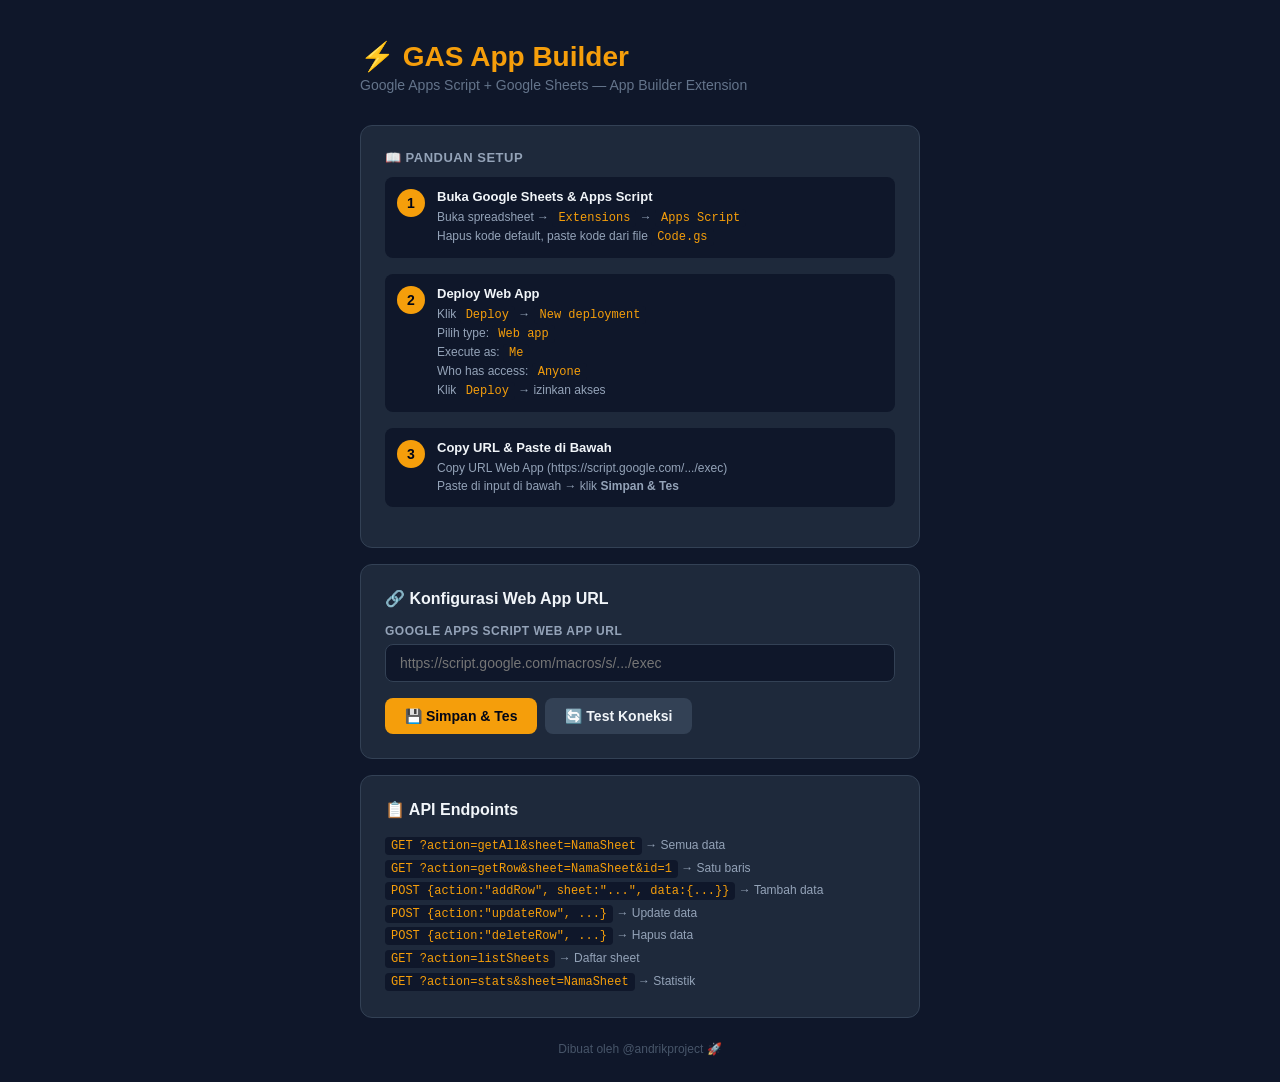
==== extension/options.html @ a620b959 "feat: GAS App Builder - Chrome Extension + Google Apps Script + Google Sheets" ====
<!DOCTYPE html>
<html lang="id">
<head>
  <meta charset="UTF-8">
  <meta name="viewport" content="width=device-width, initial-scale=1.0">
  <title>GAS App Builder - Settings</title>
  <style>
    * { margin: 0; padding: 0; box-sizing: border-box; }
    
    body {
      font-family: -apple-system, BlinkMacSystemFont, 'Segoe UI', Roboto, sans-serif;
      background: #0f172a;
      color: #f1f5f9;
      padding: 40px 20px;
      display: flex;
      justify-content: center;
      min-height: 100vh;
    }

    .container {
      max-width: 560px;
      width: 100%;
    }

    h1 {
      font-size: 28px;
      margin-bottom: 4px;
      color: #f59e0b;
    }

    .subtitle {
      color: #64748b;
      font-size: 14px;
      margin-bottom: 32px;
    }

    .card {
      background: #1e293b;
      border: 1px solid #334155;
      border-radius: 12px;
      padding: 24px;
      margin-bottom: 16px;
    }

    h2 {
      font-size: 16px;
      margin-bottom: 16px;
      color: #f1f5f9;
    }

    label {
      display: block;
      font-size: 12px;
      font-weight: 600;
      color: #94a3b8;
      margin-bottom: 6px;
      text-transform: uppercase;
      letter-spacing: 0.5px;
    }

    input[type="text"], input[type="url"] {
      width: 100%;
      padding: 10px 14px;
      background: #0f172a;
      border: 1px solid #334155;
      border-radius: 8px;
      color: #f1f5f9;
      font-size: 14px;
      outline: none;
      transition: border 0.2s;
      margin-bottom: 12px;
    }

    input:focus {
      border-color: #f59e0b;
    }

    .btn {
      padding: 10px 20px;
      border: none;
      border-radius: 8px;
      font-size: 14px;
      font-weight: 600;
      cursor: pointer;
      transition: all 0.2s;
    }

    .btn-primary {
      background: #f59e0b;
      color: #020617;
    }

    .btn-primary:hover {
      background: #d97706;
    }

    .btn-secondary {
      background: #334155;
      color: #f1f5f9;
    }

    .btn-secondary:hover {
      background: #475569;
    }

    .btn-success {
      background: #22c55e;
      color: #020617;
    }

    .btn-group {
      display: flex;
      gap: 8px;
      margin-top: 4px;
    }

    .status-msg {
      padding: 10px 14px;
      border-radius: 8px;
      font-size: 13px;
      margin-top: 12px;
    }

    .status-msg.success {
      background: rgba(34, 197, 94, 0.1);
      border: 1px solid #22c55e;
      color: #22c55e;
    }

    .status-msg.error {
      background: rgba(239, 68, 68, 0.1);
      border: 1px solid #ef4444;
      color: #ef4444;
    }

    .status-msg.info {
      background: rgba(59, 130, 246, 0.1);
      border: 1px solid #3b82f6;
      color: #3b82f6;
    }

    .status-msg.loading {
      background: rgba(245, 158, 11, 0.1);
      border: 1px solid #f59e0b;
      color: #f59e0b;
    }

    .section-title {
      font-size: 13px;
      font-weight: 600;
      color: #94a3b8;
      margin-bottom: 12px;
      text-transform: uppercase;
      letter-spacing: 0.5px;
    }

    .step {
      display: flex;
      gap: 12px;
      margin-bottom: 16px;
      padding: 12px;
      background: #0f172a;
      border-radius: 8px;
    }

    .step-num {
      width: 28px;
      height: 28px;
      background: #f59e0b;
      color: #020617;
      border-radius: 50%;
      display: flex;
      align-items: center;
      justify-content: center;
      font-weight: 800;
      font-size: 14px;
      flex-shrink: 0;
    }

    .step-content {
      flex: 1;
    }

    .step-title {
      font-weight: 600;
      font-size: 13px;
      margin-bottom: 4px;
    }

    .step-desc {
      font-size: 12px;
      color: #94a3b8;
      line-height: 1.5;
    }

    code {
      background: #0f172a;
      padding: 2px 6px;
      border-radius: 4px;
      font-size: 12px;
      color: #f59e0b;
    }

    .footer-note {
      text-align: center;
      color: #475569;
      font-size: 12px;
      margin-top: 24px;
    }
  </style>
</head>
<body>
  <div class="container">
    <h1>⚡ GAS App Builder</h1>
    <p class="subtitle">Google Apps Script + Google Sheets — App Builder Extension</p>

    <!-- Step by Step Guide -->
    <div class="card">
      <div class="section-title">📖 Panduan Setup</div>
      
      <div class="step">
        <div class="step-num">1</div>
        <div class="step-content">
          <div class="step-title">Buka Google Sheets & Apps Script</div>
          <div class="step-desc">
            Buka spreadsheet → <code>Extensions</code> → <code>Apps Script</code><br>
            Hapus kode default, paste kode dari file <code>Code.gs</code>
          </div>
        </div>
      </div>

      <div class="step">
        <div class="step-num">2</div>
        <div class="step-content">
          <div class="step-title">Deploy Web App</div>
          <div class="step-desc">
            Klik <code>Deploy</code> → <code>New deployment</code><br>
            Pilih type: <code>Web app</code><br>
            Execute as: <code>Me</code><br>
            Who has access: <code>Anyone</code><br>
            Klik <code>Deploy</code> → izinkan akses
          </div>
        </div>
      </div>

      <div class="step">
        <div class="step-num">3</div>
        <div class="step-content">
          <div class="step-title">Copy URL & Paste di Bawah</div>
          <div class="step-desc">
            Copy URL Web App (https://script.google.com/.../exec)<br>
            Paste di input di bawah → klik <strong>Simpan & Tes</strong>
          </div>
        </div>
      </div>
    </div>

    <!-- URL Configuration -->
    <div class="card">
      <h2>🔗 Konfigurasi Web App URL</h2>
      <label>Google Apps Script Web App URL</label>
      <input type="url" id="webAppUrl" placeholder="https://script.google.com/macros/s/.../exec" />
      <div class="btn-group">
        <button class="btn btn-primary" id="btnSave">💾 Simpan & Tes</button>
        <button class="btn btn-secondary" id="btnTest">🔄 Test Koneksi</button>
      </div>
      <div id="statusMessage"></div>
    </div>

    <!-- Info -->
    <div class="card">
      <h2>📋 API Endpoints</h2>
      <div style="font-size:12px;color:#94a3b8;line-height:1.8;">
        <code>GET ?action=getAll&sheet=NamaSheet</code> → Semua data<br>
        <code>GET ?action=getRow&sheet=NamaSheet&id=1</code> → Satu baris<br>
        <code>POST {action:"addRow", sheet:"...", data:{...}}</code> → Tambah data<br>
        <code>POST {action:"updateRow", ...}</code> → Update data<br>
        <code>POST {action:"deleteRow", ...}</code> → Hapus data<br>
        <code>GET ?action=listSheets</code> → Daftar sheet<br>
        <code>GET ?action=stats&sheet=NamaSheet</code> → Statistik
      </div>
    </div>

    <div class="footer-note">
      Dibuat oleh @andrikproject 🚀
    </div>
  </div>

  <script>
    document.addEventListener('DOMContentLoaded', () => {
      const urlInput = document.getElementById('webAppUrl');
      const statusMsg = document.getElementById('statusMessage');
      const btnSave = document.getElementById('btnSave');
      const btnTest = document.getElementById('btnTest');

      // Load saved URL
      chrome.storage.local.get(['gasWebAppUrl'], (data) => {
        if (data.gasWebAppUrl) {
          urlInput.value = data.gasWebAppUrl;
        }
      });

      async function testConnection(url) {
        statusMsg.className = 'status-msg loading';
        statusMsg.textContent = '⏳ Menghubungkan...';

        try {
          const response = await fetch(`${url.replace(/\/+$/, '')}?action=info`, {
            method: 'GET'
          });
          const text = await response.text();
          const data = JSON.parse(text);
          
          statusMsg.className = 'status-msg success';
          statusMsg.textContent = `✅ Terhubung! Spreadsheet: ${data.name || 'Google Sheets'} (${data.sheets?.length || 0} sheet)`;
          return true;
        } catch(err) {
          statusMsg.className = 'status-msg error';
          statusMsg.textContent = `❌ Gagal: ${err.message}. Pastikan Web App sudah di-deploy dengan akses "Anyone".`;
          return false;
        }
      }

      btnSave.addEventListener('click', async () => {
        const url = urlInput.value.trim();
        if (!url || !url.startsWith('https://script.google.com')) {
          statusMsg.className = 'status-msg error';
          statusMsg.textContent = '❌ URL tidak valid. Harus diawali https://script.google.com/...';
          return;
        }

        chrome.storage.local.set({ gasWebAppUrl: url }, async () => {
          await testConnection(url);
        });
      });

      btnTest.addEventListener('click', async () => {
        const url = urlInput.value.trim();
        if (!url) {
          statusMsg.className = 'status-msg error';
          statusMsg.textContent = '❌ Masukkan URL Web App dulu';
          return;
        }
        await testConnection(url);
      });
    });
  </script>
</body>
</html>
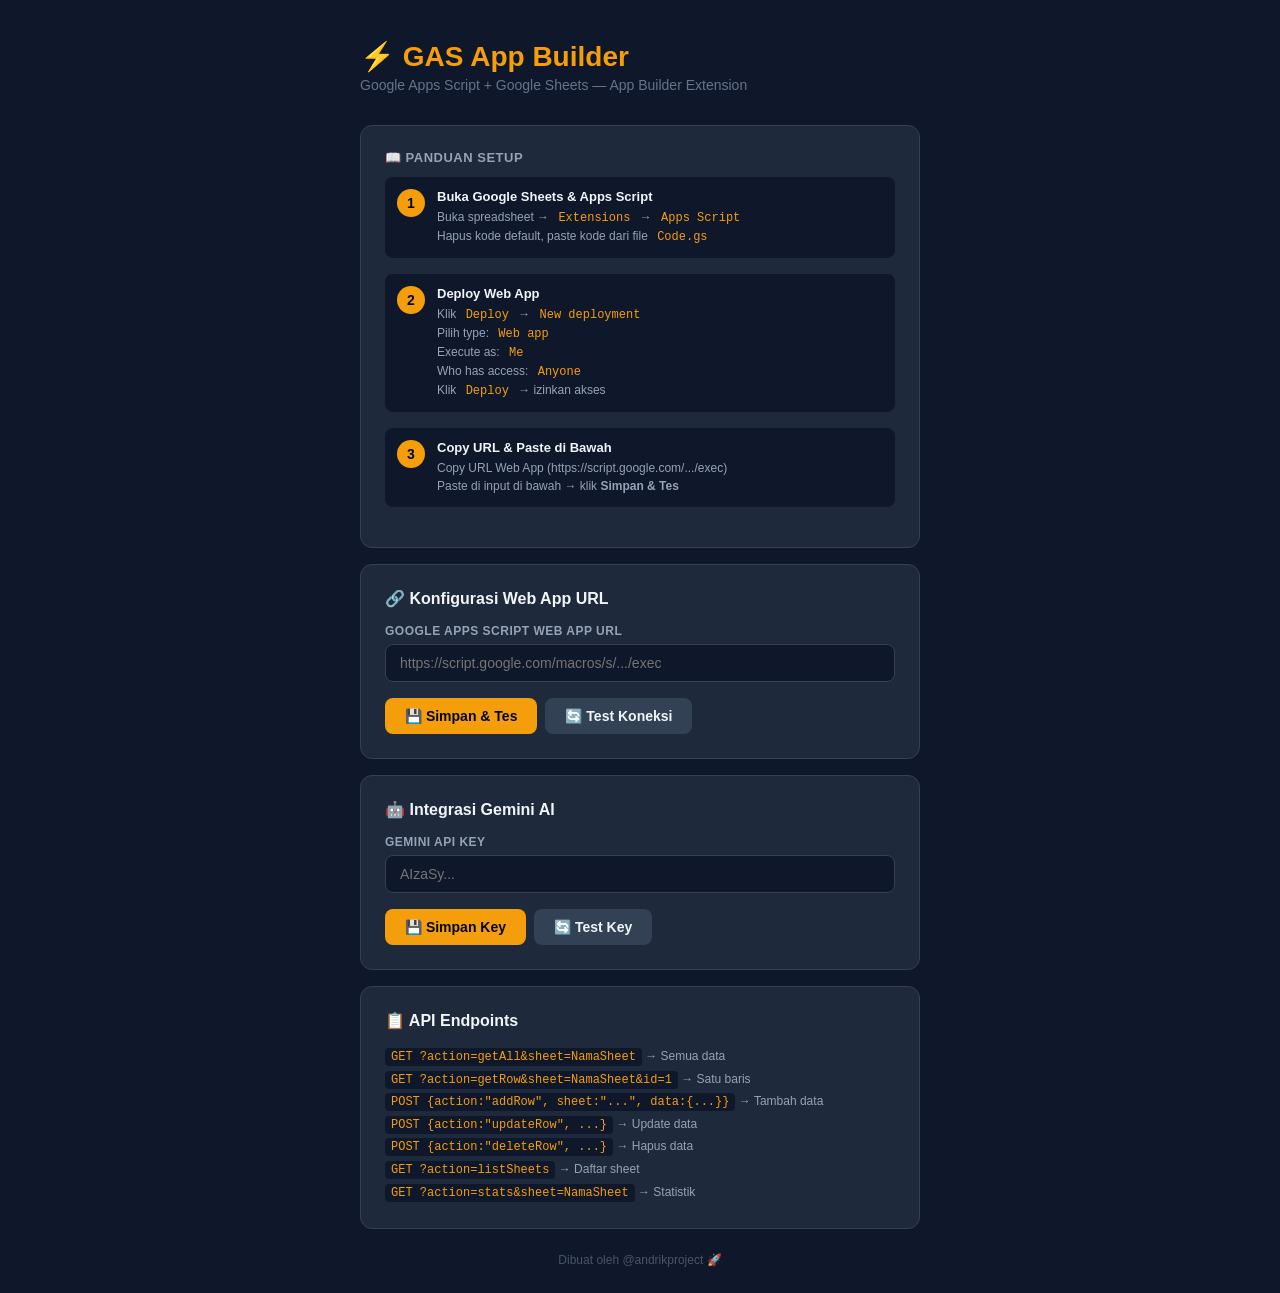
==== commit 0ea6f1b6: "feat: integrasi Gemini AI untuk generate Google Apps Script + step by step guide" ====
--- a/extension/options.html
+++ b/extension/options.html
@@ -267,6 +267,18 @@
       <div id="statusMessage"></div>
     </div>
 
+    <!-- GEMINI API Configuration -->
+    <div class="card">
+      <h2>🤖 Integrasi Gemini AI</h2>
+      <label>GEMINI API Key</label>
+      <input type="text" id="geminiApiKey" placeholder="AIzaSy..." autocomplete="off" />
+      <div class="btn-group">
+        <button class="btn btn-primary" id="btnGeminiSave">💾 Simpan Key</button>
+        <button class="btn btn-secondary" id="btnGeminiTest">🔄 Test Key</button>
+      </div>
+      <div id="geminiStatus"></div>
+    </div>
+
     <!-- Info -->
     <div class="card">
       <h2>📋 API Endpoints</h2>
@@ -292,25 +304,29 @@
       const statusMsg = document.getElementById('statusMessage');
       const btnSave = document.getElementById('btnSave');
       const btnTest = document.getElementById('btnTest');
-
-      // Load saved URL
-      chrome.storage.local.get(['gasWebAppUrl'], (data) => {
-        if (data.gasWebAppUrl) {
-          urlInput.value = data.gasWebAppUrl;
-        }
+      const geminiInput = document.getElementById('geminiApiKey');
+      const geminiStatus = document.getElementById('geminiStatus');
+      const btnGeminiSave = document.getElementById('btnGeminiSave');
+      const btnGeminiTest = document.getElementById('btnGeminiTest');
+
+      // Load saved URL & Gemini Key
+      chrome.storage.local.get(['gasWebAppUrl', 'geminiApiKey'], (data) => {
+        if (data.gasWebAppUrl) urlInput.value = data.gasWebAppUrl;
+        if (data.geminiApiKey) geminiInput.value = data.geminiApiKey;
       });
 
       async function testConnection(url) {
+        if (!url || !url.startsWith('https://script.google.com')) {
+          statusMsg.className = 'status-msg error';
+          statusMsg.textContent = '❌ URL tidak valid. Harus diawali https://script.google.com/...';
+          return false;
+        }
         statusMsg.className = 'status-msg loading';
         statusMsg.textContent = '⏳ Menghubungkan...';
-
         try {
-          const response = await fetch(`${url.replace(/\/+$/, '')}?action=info`, {
-            method: 'GET'
-          });
+          const response = await fetch(`${url.replace(/\/+$/, '')}?action=info`, { method: 'GET' });
           const text = await response.text();
           const data = JSON.parse(text);
-          
           statusMsg.className = 'status-msg success';
           statusMsg.textContent = `✅ Terhubung! Spreadsheet: ${data.name || 'Google Sheets'} (${data.sheets?.length || 0} sheet)`;
           return true;
@@ -328,7 +344,6 @@
           statusMsg.textContent = '❌ URL tidak valid. Harus diawali https://script.google.com/...';
           return;
         }
-
         chrome.storage.local.set({ gasWebAppUrl: url }, async () => {
           await testConnection(url);
         });
@@ -343,6 +358,51 @@
         }
         await testConnection(url);
       });
+
+      // === GEMINI HANDLERS ===
+      btnGeminiSave.addEventListener('click', () => {
+        const key = geminiInput.value.trim();
+        if (!key || !key.startsWith('AIza')) {
+          geminiStatus.className = 'status-msg error';
+          geminiStatus.textContent = '❌ API Key tidak valid. Harus diawali AIza...';
+          return;
+        }
+        chrome.storage.local.set({ geminiApiKey: key }, () => {
+          geminiStatus.className = 'status-msg success';
+          geminiStatus.textContent = '✅ API Key tersimpan!';
+        });
+      });
+
+      btnGeminiTest.addEventListener('click', async () => {
+        const key = geminiInput.value.trim();
+        if (!key) {
+          geminiStatus.className = 'status-msg error';
+          geminiStatus.textContent = '❌ Masukkan API Key dulu';
+          return;
+        }
+        geminiStatus.className = 'status-msg loading';
+        geminiStatus.textContent = '⏳ Mengecek API Key...';
+        
+        try {
+          const res = await fetch(`https://generativelanguage.googleapis.com/v1beta/models/gemini-2.0-flash:generateContent?key=${key}`, {
+            method: 'POST',
+            headers: { 'Content-Type': 'application/json' },
+            body: JSON.stringify({
+              contents: [{ parts: [{ text: 'Halo, balas: "OK"' }] }]
+            })
+          });
+          const data = await res.json();
+          if (data.candidates) {
+            geminiStatus.className = 'status-msg success';
+            geminiStatus.textContent = '✅ API Key valid! Gemini siap digunakan!';
+          } else {
+            throw new Error(data.error?.message || 'Unknown error');
+          }
+        } catch(err) {
+          geminiStatus.className = 'status-msg error';
+          geminiStatus.textContent = `❌ ${err.message}`;
+        }
+      });
     });
   </script>
 </body>
